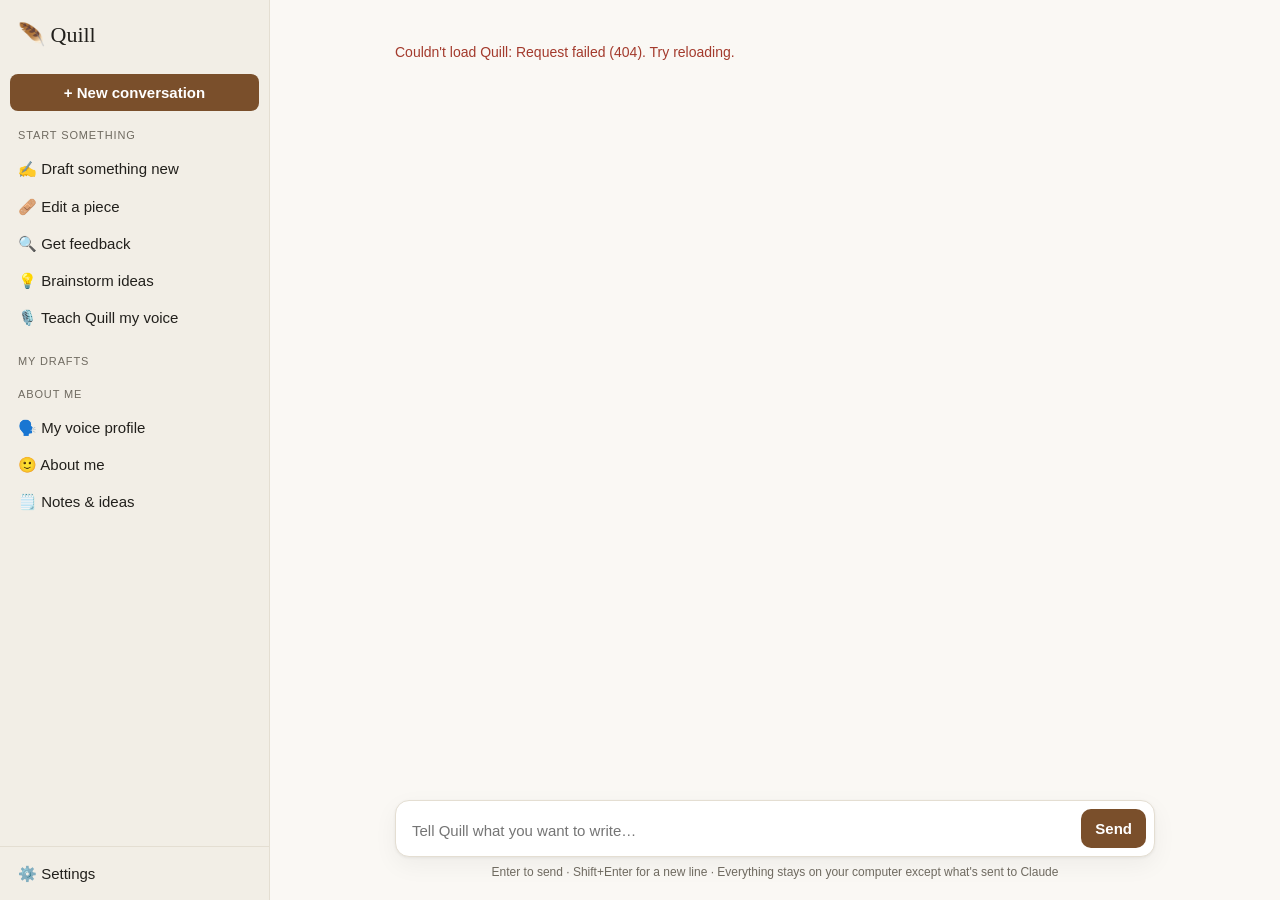
==== quill/static/index.html @ 87e40f03 "Make Quill easy and personal: browser app, setup, installers - `quill` now opens a private local bro" ====
<!doctype html>
<html lang="en">
<head>
<meta charset="utf-8">
<meta name="viewport" content="width=device-width, initial-scale=1">
<title>Quill</title>
<link rel="icon" href="data:image/svg+xml,<svg xmlns='http://www.w3.org/2000/svg' viewBox='0 0 100 100'><text y='.9em' font-size='90'>🪶</text></svg>">
<style>
:root {
  --bg: #faf8f4; --panel: #ffffff; --sidebar: #f2eee6; --ink: #22201c; --muted: #6f6a60;
  --line: #e4ded2; --accent: #7a4f2b; --accent-ink: #fff; --user: #efe7da; --chip: #ece6da;
  --danger: #a33a2c; --shadow: 0 1px 3px rgba(0,0,0,.06), 0 8px 24px rgba(0,0,0,.05);
  --serif: "Iowan Old Style", "Palatino Linotype", Palatino, Georgia, serif;
  --sans: -apple-system, BlinkMacSystemFont, "Segoe UI", Roboto, Helvetica, Arial, sans-serif;
}
@media (prefers-color-scheme: dark) {
  :root {
    --bg: #1b1a18; --panel: #232220; --sidebar: #201f1c; --ink: #ebe6dc; --muted: #a39d91;
    --line: #36332e; --accent: #d49a62; --accent-ink: #1b1a18; --user: #2e2b26; --chip: #302d28;
    --danger: #e0806f; --shadow: 0 1px 3px rgba(0,0,0,.3);
  }
}
* { box-sizing: border-box; }
html, body { height: 100%; margin: 0; }
body { background: var(--bg); color: var(--ink); font: 15px/1.55 var(--sans); }
button, input, textarea, select { font: inherit; color: inherit; }
button { cursor: pointer; }
.hidden { display: none !important; }

/* layout */
.app { display: grid; grid-template-columns: 270px 1fr; height: 100vh; }
aside { background: var(--sidebar); border-right: 1px solid var(--line); display: flex; flex-direction: column; min-height: 0; }
.brand { padding: 18px 18px 6px; font-family: var(--serif); font-size: 22px; }
.greeting { padding: 0 18px 12px; color: var(--muted); font-size: 14px; }
.side-scroll { overflow-y: auto; padding: 0 10px 12px; flex: 1; }
.side-h { font-size: 11px; letter-spacing: .08em; text-transform: uppercase; color: var(--muted); margin: 16px 8px 6px; }
.side-btn { display: flex; align-items: center; gap: 8px; width: 100%; text-align: left; background: none; border: 0; padding: 7px 8px; border-radius: 8px; }
.side-btn:hover { background: var(--chip); }
.side-btn .meta { margin-left: auto; color: var(--muted); font-size: 12px; }
.side-btn.primary { background: var(--accent); color: var(--accent-ink); justify-content: center; font-weight: 600; margin: 4px 0 2px; }
.side-btn.primary:hover { filter: brightness(1.05); }
.empty { color: var(--muted); font-size: 13px; padding: 4px 8px; }
.side-foot { border-top: 1px solid var(--line); padding: 8px 10px; }
.menu-toggle { display: none; }

main { display: flex; flex-direction: column; min-width: 0; min-height: 0; }
.chat { flex: 1; overflow-y: auto; padding: 28px 16px 12px; }
.thread { max-width: 760px; margin: 0 auto; }
.msg { margin: 0 0 22px; }
.msg.user .bubble { background: var(--user); border-radius: 14px; padding: 10px 14px; margin-left: 15%; white-space: pre-wrap; }
.msg.quill .bubble { font-family: var(--serif); font-size: 17px; line-height: 1.65; }
.msg.quill .bubble h1, .msg.quill .bubble h2, .msg.quill .bubble h3 { line-height: 1.25; margin: 1.1em 0 .4em; }
.msg.quill .bubble p { margin: 0 0 .85em; }
.msg.quill .bubble blockquote { margin: 0 0 .85em; padding-left: 14px; border-left: 3px solid var(--line); color: var(--muted); }
.msg.quill .bubble pre { background: var(--chip); padding: 10px; border-radius: 8px; overflow-x: auto; font-size: 13px; }
.msg.quill .bubble code { font-family: ui-monospace, Menlo, Consolas, monospace; font-size: .85em; }
.msg.quill .bubble hr { border: 0; border-top: 1px solid var(--line); margin: 1.2em 0; }
.msg-tools { display: flex; gap: 6px; margin-top: 4px; }
.mini { background: none; border: 1px solid var(--line); border-radius: 6px; padding: 2px 8px; font-size: 12px; color: var(--muted); }
.mini:hover { color: var(--ink); }
.chip { display: inline-flex; align-items: center; gap: 6px; background: var(--chip); color: var(--muted); font: 12px var(--sans); border-radius: 999px; padding: 3px 10px; margin: 2px 0 10px; }
.error { color: var(--danger); font-family: var(--sans); font-size: 14px; }
.typing::after { content: "▍"; animation: blink 1s steps(1) infinite; color: var(--accent); }
@keyframes blink { 50% { opacity: 0; } }

.welcome { max-width: 640px; margin: 8vh auto 0; text-align: center; }
.welcome h1 { font-family: var(--serif); font-weight: 500; font-size: 32px; margin: 0 0 8px; }
.welcome p { color: var(--muted); margin: 0 0 22px; }
.starters { display: grid; grid-template-columns: repeat(auto-fit, minmax(200px, 1fr)); gap: 10px; text-align: left; }
.starter { background: var(--panel); border: 1px solid var(--line); border-radius: 12px; padding: 12px 14px; box-shadow: var(--shadow); }
.starter b { display: block; margin-bottom: 2px; }
.starter span { color: var(--muted); font-size: 13px; }
.starter:hover { border-color: var(--accent); }

.composer { padding: 10px 16px 18px; }
.composer-inner { max-width: 760px; margin: 0 auto; display: flex; gap: 8px; align-items: flex-end; background: var(--panel); border: 1px solid var(--line); border-radius: 14px; padding: 8px; box-shadow: var(--shadow); }
.composer textarea { flex: 1; border: 0; outline: 0; resize: none; background: transparent; padding: 6px 8px; max-height: 40vh; min-height: 24px; }
.send { background: var(--accent); color: var(--accent-ink); border: 0; border-radius: 10px; padding: 8px 14px; font-weight: 600; }
.send:disabled { opacity: .5; cursor: default; }
.hint { max-width: 760px; margin: 6px auto 0; color: var(--muted); font-size: 12px; text-align: center; }

/* modal / editor */
.overlay { position: fixed; inset: 0; background: rgba(0,0,0,.35); display: flex; align-items: center; justify-content: center; padding: 16px; z-index: 10; }
.modal { background: var(--panel); border-radius: 16px; box-shadow: var(--shadow); width: min(860px, 100%); max-height: calc(100vh - 32px); display: flex; flex-direction: column; }
.modal header { display: flex; align-items: center; gap: 10px; padding: 14px 18px; border-bottom: 1px solid var(--line); }
.modal header h2 { font-family: var(--serif); font-weight: 500; margin: 0; font-size: 20px; flex: 1; min-width: 0; overflow: hidden; text-overflow: ellipsis; white-space: nowrap; }
.modal .body { padding: 16px 18px; overflow-y: auto; flex: 1; }
.modal footer { display: flex; gap: 8px; justify-content: flex-end; flex-wrap: wrap; padding: 12px 18px; border-top: 1px solid var(--line); }
.modal textarea.doc { width: 100%; min-height: 55vh; border: 1px solid var(--line); border-radius: 10px; padding: 14px; background: var(--bg); font: 16px/1.65 var(--serif); resize: vertical; }
.btn { border: 1px solid var(--line); background: var(--panel); border-radius: 10px; padding: 7px 14px; }
.btn:hover { border-color: var(--accent); }
.btn.go { background: var(--accent); color: var(--accent-ink); border-color: var(--accent); font-weight: 600; }
.x { background: none; border: 0; font-size: 22px; line-height: 1; color: var(--muted); }
.wc { color: var(--muted); font-size: 12px; margin-right: auto; align-self: center; }
label { display: block; font-weight: 600; margin: 14px 0 4px; }
label small { font-weight: 400; color: var(--muted); }
.field { width: 100%; border: 1px solid var(--line); border-radius: 10px; padding: 9px 11px; background: var(--bg); }
textarea.field { min-height: 70px; resize: vertical; }
.note { color: var(--muted); font-size: 13px; margin: 4px 0 0; }
.note a { color: var(--accent); }
.status { font-size: 13px; color: var(--muted); align-self: center; margin-right: auto; }

@media (max-width: 760px) {
  .app { grid-template-columns: 1fr; }
  aside { position: fixed; inset: 0 25% 0 0; z-index: 5; transform: translateX(-100%); transition: transform .2s; box-shadow: var(--shadow); }
  aside.open { transform: none; }
  .menu-toggle { display: inline-block; position: fixed; top: 10px; left: 10px; z-index: 4; }
  .chat { padding-top: 54px; }
  .msg.user .bubble { margin-left: 8%; }
}
</style>
</head>
<body>
<div class="app">
  <aside id="sidebar">
    <div class="brand">🪶 Quill</div>
    <div class="greeting" id="greeting"></div>
    <div class="side-scroll">
      <button class="side-btn primary" id="newChat">+ New conversation</button>
      <div class="side-h">Start something</div>
      <button class="side-btn" data-start="draft">✍️ Draft something new</button>
      <button class="side-btn" data-start="edit">🩹 Edit a piece</button>
      <button class="side-btn" data-start="critique">🔍 Get feedback</button>
      <button class="side-btn" data-start="brainstorm">💡 Brainstorm ideas</button>
      <button class="side-btn" id="learnBtn">🎙️ Teach Quill my voice</button>
      <div class="side-h">My drafts</div>
      <div id="drafts"></div>
      <div class="side-h">About me</div>
      <button class="side-btn" data-doc="voice">🗣️ My voice profile</button>
      <button class="side-btn" data-doc="about">🙂 About me</button>
      <button class="side-btn" data-doc="notes">🗒️ Notes & ideas</button>
    </div>
    <div class="side-foot"><button class="side-btn" id="settingsBtn">⚙️ Settings</button></div>
  </aside>
  <main>
    <button class="btn menu-toggle" id="menuToggle" aria-label="Menu">☰</button>
    <div class="chat" id="chat"><div class="thread" id="thread"></div></div>
    <div class="composer">
      <div class="composer-inner">
        <textarea id="input" rows="1" placeholder="Tell Quill what you want to write…"></textarea>
        <button class="send" id="send">Send</button>
      </div>
      <div class="hint">Enter to send · Shift+Enter for a new line · Everything stays on your computer except what's sent to Claude</div>
    </div>
  </main>
</div>

<div class="overlay hidden" id="overlay"><div class="modal" id="modal"></div></div>

<script>
const TOKEN = "__QUILL_TOKEN__";
let state = null;
let busy = false;

// ---------- api ----------
async function api(path, body) {
  const opts = { headers: { "X-Quill-Token": TOKEN } };
  if (body !== undefined) {
    opts.method = "POST";
    opts.headers["Content-Type"] = "application/json";
    opts.body = JSON.stringify(body);
  }
  const res = await fetch(path, opts);
  const data = await res.json().catch(() => ({}));
  if (!res.ok) throw new Error(data.error || `Request failed (${res.status})`);
  return data;
}

// ---------- tiny, safe markdown ----------
function esc(s) { return s.replace(/&/g, "&amp;").replace(/</g, "&lt;").replace(/>/g, "&gt;").replace(/"/g, "&quot;"); }
function inline(s) {
  return s
    .replace(/`([^`]+)`/g, "<code>$1</code>")
    .replace(/\*\*([^*]+)\*\*/g, "<strong>$1</strong>")
    .replace(/(^|[^*])\*([^*\s][^*]*)\*/g, "$1<em>$2</em>")
    .replace(/(^|\W)_([^_\s][^_]*)_(?=\W|$)/g, "$1<em>$2</em>");
}
function md(src) {
  const lines = esc(src).split("\n");
  let html = "", para = [], list = null, inCode = false, code = [];
  const flushPara = () => { if (para.length) { html += `<p>${inline(para.join("<br>"))}</p>`; para = []; } };
  const flushList = () => { if (list) { html += `<${list.tag}>${list.items.map(i => `<li>${inline(i)}</li>`).join("")}</${list.tag}>`; list = null; } };
  for (const line of lines) {
    if (line.startsWith("```")) {
      if (inCode) { html += `<pre><code>${code.join("\n")}</code></pre>`; code = []; inCode = false; }
      else { flushPara(); flushList(); inCode = true; }
      continue;
    }
    if (inCode) { code.push(line); continue; }
    let m;
    if (!line.trim()) { flushPara(); flushList(); }
    else if ((m = line.match(/^(#{1,4})\s+(.*)/))) { flushPara(); flushList(); const n = Math.min(m[1].length + 1, 4); html += `<h${n}>${inline(m[2])}</h${n}>`; }
    else if (/^(-{3,}|\*{3,})\s*$/.test(line)) { flushPara(); flushList(); html += "<hr>"; }
    else if ((m = line.match(/^&gt;\s?(.*)/))) { flushPara(); flushList(); html += `<blockquote>${inline(m[1])}</blockquote>`; }
    else if ((m = line.match(/^\s*[-*•]\s+(.*)/))) { flushPara(); if (!list || list.tag !== "ul") { flushList(); list = { tag: "ul", items: [] }; } list.items.push(m[1]); }
    else if ((m = line.match(/^\s*\d+[.)]\s+(.*)/))) { flushPara(); if (!list || list.tag !== "ol") { flushList(); list = { tag: "ol", items: [] }; } list.items.push(m[1]); }
    else { flushList(); para.push(line); }
  }
  if (inCode) html += `<pre><code>${code.join("\n")}</code></pre>`;
  flushPara(); flushList();
  return html;
}

// ---------- sidebar ----------
const $ = (id) => document.getElementById(id);
function renderSidebar() {
  const first = (state.name || "").split(" ")[0];
  const hour = new Date().getHours();
  const part = hour < 12 ? "morning" : hour < 18 ? "afternoon" : "evening";
  $("greeting").textContent = first ? `Good ${part}, ${first}.` : "";
  const box = $("drafts");
  box.innerHTML = "";
  if (!state.drafts.length) { box.innerHTML = '<div class="empty">Nothing yet. Drafts Quill saves appear here.</div>'; return; }
  for (const d of state.drafts) {
    const b = document.createElement("button");
    b.className = "side-btn";
    b.innerHTML = `📄 <span>${esc(d.name)}</span><span class="meta">${d.words}w</span>`;
    b.onclick = () => openDraft(d.name);
    box.appendChild(b);
  }
}
async function refresh() { state = await api("/api/state"); renderSidebar(); return state; }

// ---------- chat ----------
function scrollDown() { const c = $("chat"); c.scrollTop = c.scrollHeight; }
function welcome() {
  const first = (state.name || "").split(" ")[0];
  const hasVoice = state.samples.length > 0;
  $("thread").innerHTML = `
    <div class="welcome">
      <h1>What are we writing${first ? ", " + esc(first) : ""}?</h1>
      <p>${hasVoice ? "Quill knows your voice and will write like you." : "Tip: teach Quill your voice first so everything sounds like you."}</p>
      <div class="starters">
        ${hasVoice ? "" : `<button class="starter" data-learn><b>🎙️ Teach Quill my voice</b><span>Paste something you've written</span></button>`}
        <button class="starter" data-start="draft"><b>✍️ Draft something</b><span>An essay, post, letter, or story</span></button>
        <button class="starter" data-start="edit"><b>🩹 Edit a piece</b><span>Paste it in and say what to fix</span></button>
        <button class="starter" data-start="critique"><b>🔍 Honest feedback</b><span>Like a trusted editor would give</span></button>
        <button class="starter" data-start="brainstorm"><b>💡 Brainstorm</b><span>Angles, openings, and titles</span></button>
        <button class="starter" data-prompt="Give me a 10-minute journaling prompt that fits what I'm working on, then help me turn what I write into something worth keeping."><b>📓 Journal with me</b><span>A prompt, then shape the result</span></button>
      </div>
    </div>`;
  bindStarters($("thread"));
}
function addUser(text) {
  $("thread").querySelector(".welcome")?.remove();
  const el = document.createElement("div");
  el.className = "msg user";
  el.innerHTML = `<div class="bubble"></div>`;
  el.querySelector(".bubble").textContent = text;
  $("thread").appendChild(el);
  scrollDown();
}
function addQuill() {
  const el = document.createElement("div");
  el.className = "msg quill";
  el.innerHTML = `<div class="steps"></div><div class="bubble typing"></div>`;
  $("thread").appendChild(el);
  scrollDown();
  return el;
}

async function send(text) {
  text = (text ?? $("input").value).trim();
  if (!text || busy) return;
  busy = true; $("send").disabled = true;
  $("input").value = ""; autosize();
  addUser(text);
  const el = addQuill();
  const bubble = el.querySelector(".bubble");
  let raw = "";
  try {
    const res = await fetch("/api/chat", {
      method: "POST",
      headers: { "X-Quill-Token": TOKEN, "Content-Type": "application/json" },
      body: JSON.stringify({ message: text }),
    });
    if (!res.ok) { const d = await res.json().catch(() => ({})); throw new Error(d.error || "Request failed"); }
    const reader = res.body.getReader();
    const dec = new TextDecoder();
    let buf = "";
    for (;;) {
      const { value, done } = await reader.read();
      if (done) break;
      buf += dec.decode(value, { stream: true });
      let i;
      while ((i = buf.indexOf("\n\n")) >= 0) {
        const chunk = buf.slice(0, i); buf = buf.slice(i + 2);
        if (!chunk.startsWith("data: ")) continue;
        const ev = JSON.parse(chunk.slice(6));
        if (ev.type === "text") { raw += ev.text; bubble.innerHTML = md(raw.trim()); }
        else if (ev.type === "tool") {
          const chip = document.createElement("div");
          chip.className = "chip"; chip.textContent = "· " + ev.label + "…";
          el.querySelector(".steps").appendChild(chip);
        }
        else if (ev.type === "error") { bubble.insertAdjacentHTML("beforeend", `<p class="error">${esc(ev.message)}</p>`); }
        scrollDown();
      }
    }
  } catch (e) {
    bubble.insertAdjacentHTML("beforeend", `<p class="error">${esc(e.message)}</p>`);
  } finally {
    bubble.classList.remove("typing");
    if (raw.trim()) {
      const tools = document.createElement("div");
      tools.className = "msg-tools";
      tools.innerHTML = `<button class="mini" data-copy>Copy</button><button class="mini" data-keep>Save as draft</button>`;
      tools.querySelector("[data-copy]").onclick = (ev) => { navigator.clipboard.writeText(raw.trim()); ev.target.textContent = "Copied"; };
      tools.querySelector("[data-keep]").onclick = () => saveAsDraft(raw.trim());
      el.appendChild(tools);
    }
    busy = false; $("send").disabled = false;
    $("input").focus();
    refresh().catch(() => {});
  }
}

const STARTERS = {
  draft: "Help me draft: ",
  edit: "Edit this for me (tell me what to focus on, then paste the piece below):\n\n",
  critique: "Give me honest feedback on this piece:\n\n",
  brainstorm: "Help me brainstorm: ",
};
function useStarter(kind) {
  $("input").value = STARTERS[kind]; autosize();
  $("input").focus();
  $("input").setSelectionRange($("input").value.length, $("input").value.length);
  $("sidebar").classList.remove("open");
}
function bindStarters(root) {
  root.querySelectorAll("[data-start]").forEach(b => b.onclick = () => useStarter(b.dataset.start));
  root.querySelectorAll("[data-learn]").forEach(b => b.onclick = openLearn);
  root.querySelectorAll("[data-prompt]").forEach(b => b.onclick = () => send(b.dataset.prompt));
}
function autosize() { const t = $("input"); t.style.height = "auto"; t.style.height = t.scrollHeight + "px"; }

// ---------- modals ----------
function modal(html) { $("modal").innerHTML = html; $("overlay").classList.remove("hidden"); $("modal").querySelector("[data-close]")?.addEventListener("click", closeModal); }
function closeModal() { $("overlay").classList.add("hidden"); }
$("overlay").addEventListener("mousedown", (e) => { if (e.target === $("overlay") && !state.needs_setup) closeModal(); });
document.addEventListener("keydown", (e) => { if (e.key === "Escape" && !state?.needs_setup) closeModal(); });
const words = (s) => (s.trim().match(/\S+/g) || []).length;

async function openDraft(name) {
  $("sidebar").classList.remove("open");
  const d = await api("/api/draft?name=" + encodeURIComponent(name));
  modal(`
    <header><h2>📄 ${esc(d.name)}</h2><button class="x" data-close>×</button></header>
    <div class="body"><textarea class="doc" id="docText"></textarea></div>
    <footer>
      <span class="wc" id="wc"></span>
      <button class="btn" id="dCopy">Copy</button>
      <button class="btn" id="dCrit">Get feedback</button>
      <button class="btn" id="dEdit">Ask Quill to edit</button>
      <button class="btn go" id="dSave">Save</button>
    </footer>`);
  const t = $("docText"); t.value = d.content;
  const wc = () => $("wc").textContent = words(t.value) + " words"; wc(); t.oninput = wc;
  $("dCopy").onclick = () => { navigator.clipboard.writeText(t.value); $("dCopy").textContent = "Copied"; };
  $("dSave").onclick = async () => { await api("/api/draft", { name: d.name, content: t.value }); $("dSave").textContent = "Saved ✓"; refresh(); };
  $("dEdit").onclick = async () => {
    await api("/api/draft", { name: d.name, content: t.value });
    closeModal(); $("input").value = `Edit my draft "${d.name}": `; autosize(); $("input").focus();
  };
  $("dCrit").onclick = async () => {
    await api("/api/draft", { name: d.name, content: t.value });
    closeModal(); send(`Give me an editor's critique of my draft "${d.name}". Don't rewrite it.`);
  };
}

function saveAsDraft(text) {
  modal(`
    <header><h2>Save as draft</h2><button class="x" data-close>×</button></header>
    <div class="body"><label>Name</label><input class="field" id="dn" placeholder="e.g. running-at-40"></div>
    <footer><button class="btn" data-close2>Cancel</button><button class="btn go" id="dnSave">Save</button></footer>`);
  $("modal").querySelector("[data-close2]").onclick = closeModal;
  $("dn").focus();
  $("dnSave").onclick = async () => {
    const name = $("dn").value.trim(); if (!name) return;
    await api("/api/draft", { name, content: text }); closeModal(); refresh();
  };
}

const DOCS = {
  voice: { title: "🗣️ My voice profile", help: "How you write. Quill builds this from your samples and updates it as it learns. Edit freely." },
  about: { title: "🙂 About me", help: "Who you are, what you write, who you write for, and what you're working toward." },
  notes: { title: "🗒️ Notes & ideas", help: "Ideas Quill jots down while you work." },
};
function openDoc(kind) {
  $("sidebar").classList.remove("open");
  const doc = DOCS[kind];
  const editable = kind !== "notes";
  modal(`
    <header><h2>${doc.title}</h2><button class="x" data-close>×</button></header>
    <div class="body"><p class="note" style="margin:0 0 10px">${doc.help}</p><textarea class="doc" id="docText" ${editable ? "" : "readonly"}></textarea></div>
    <footer>${editable ? '<button class="btn go" id="docSave">Save</button>' : '<button class="btn" data-close2>Close</button>'}</footer>`);
  $("docText").value = state[kind];
  if (editable) $("docSave").onclick = async () => { await api("/api/" + kind, { content: $("docText").value }); $("docSave").textContent = "Saved ✓"; await refresh(); };
  else $("modal").querySelector("[data-close2]").onclick = closeModal;
}

function openLearn() {
  $("sidebar").classList.remove("open");
  modal(`
    <header><h2>🎙️ Teach Quill your voice</h2><button class="x" data-close>×</button></header>
    <div class="body">
      <p class="note" style="margin-top:0">Paste something you wrote and like: a blog post, a letter, an essay, a long email. The more natural and "you" it is, the better. You can add several, one at a time.</p>
      <label>What is it? <small>(a short name)</small></label>
      <input class="field" id="sName" placeholder="e.g. blog post about my dad">
      <label>Your writing</label>
      <textarea class="field" id="sText" style="min-height:40vh"></textarea>
    </div>
    <footer><span class="status" id="sStatus"></span><button class="btn go" id="sGo">Learn my voice</button></footer>`);
  $("sName").focus();
  $("sGo").onclick = async () => {
    try {
      const r = await api("/api/sample", { name: $("sName").value, text: $("sText").value });
      closeModal(); send(r.prompt);
    } catch (e) { $("sStatus").textContent = e.message; }
  };
}

function aboutTemplate(what, who, goals) {
  let s = "# About Me\n";
  if (what) s += `\n## What I write\n${what}\n`;
  if (who) s += `\n## Who I write for\n${who}\n`;
  if (goals) s += `\n## What I'm working toward\n${goals}\n`;
  return s;
}

function openSetup() {
  const needKey = !state.key_source;
  modal(`
    <header><h2>🪶 Welcome to Quill</h2></header>
    <div class="body">
      <p class="note" style="margin-top:0">Quill is your personal writing partner. A few questions so it can help you properly. You can change all of this later.</p>
      <label>What should Quill call you?</label>
      <input class="field" id="uName" placeholder="Your first name" value="${esc(state.name || "")}">
      <label>What do you like to write? <small>(optional)</small></label>
      <textarea class="field" id="uWhat" placeholder="e.g. personal essays, a weekly newsletter, journal entries, short stories"></textarea>
      <label>Who do you usually write for? <small>(optional)</small></label>
      <input class="field" id="uWho" placeholder="e.g. just me, friends and family, my newsletter subscribers">
      <label>Anything you're working toward? <small>(optional)</small></label>
      <input class="field" id="uGoals" placeholder="e.g. finish a memoir draft this year, write more clearly and confidently">
      ${needKey ? `
      <label>Your Anthropic API key</label>
      <input class="field" id="uKey" type="password" placeholder="sk-ant-…" autocomplete="off">
      <p class="note">Get one at <a href="https://console.anthropic.com/settings/keys" target="_blank" rel="noopener">console.anthropic.com</a>. It's saved only on this computer, in a private file.</p>` : ""}
    </div>
    <footer><span class="status" id="uStatus"></span><button class="btn go" id="uGo">Let's write →</button></footer>`);
  $("uName").focus();
  $("uGo").onclick = async () => {
    const name = $("uName").value.trim();
    if (!name) { $("uStatus").textContent = "Tell Quill your name first."; return; }
    const key = needKey ? $("uKey").value.trim() : "";
    if (needKey && !key) { $("uStatus").textContent = "Quill needs an API key to work."; return; }
    const what = $("uWhat").value.trim(), who = $("uWho").value.trim(), goals = $("uGoals").value.trim();
    const body = { name, api_key: key };
    if (what || who || goals) body.about = aboutTemplate(what, who, goals);
    try { state = await api("/api/setup", body); closeModal(); renderSidebar(); welcome(); }
    catch (e) { $("uStatus").textContent = e.message; }
  };
}

function openSettings() {
  $("sidebar").classList.remove("open");
  const keyNote = state.key_source === "env" ? "Using the key from your ANTHROPIC_API_KEY environment variable."
    : state.key_source === "saved" ? "A key is saved. Leave blank to keep it." : "No key saved yet.";
  const efforts = ["low", "medium", "high", "xhigh", "max"].map(e => `<option ${e === state.effort ? "selected" : ""}>${e}</option>`).join("");
  modal(`
    <header><h2>⚙️ Settings</h2><button class="x" data-close>×</button></header>
    <div class="body">
      <label>Your name</label><input class="field" id="sN" value="${esc(state.name)}">
      <label>API key</label><input class="field" id="sK" type="password" placeholder="sk-ant-…" autocomplete="off">
      <p class="note">${keyNote}</p>
      <label>Model</label><input class="field" id="sM" value="${esc(state.model)}">
      <p class="note">Default is claude-opus-5.</p>
      <label>Effort <small>— how hard Quill thinks before answering</small></label>
      <select class="field" id="sE">${efforts}</select>
      <p class="note">"high" gives the best writing. "medium" or "low" are faster and cheaper.</p>
      <p class="note" style="margin-top:16px">Your files live in <code>${esc(state.workspace)}</code></p>
    </div>
    <footer><span class="status" id="stStatus"></span><button class="btn go" id="stSave">Save</button></footer>`);
  $("stSave").onclick = async () => {
    try {
      state = await api("/api/setup", { name: $("sN").value, api_key: $("sK").value, model: $("sM").value, effort: $("sE").value });
      renderSidebar(); $("stStatus").textContent = "Saved ✓";
    } catch (e) { $("stStatus").textContent = e.message; }
  };
}

// ---------- wiring ----------
$("send").onclick = () => send();
$("input").addEventListener("keydown", (e) => { if (e.key === "Enter" && !e.shiftKey && !e.isComposing) { e.preventDefault(); send(); } });
$("input").addEventListener("input", autosize);
$("newChat").onclick = async () => { await api("/api/new", {}); welcome(); $("sidebar").classList.remove("open"); };
$("learnBtn").onclick = openLearn;
$("settingsBtn").onclick = openSettings;
$("menuToggle").onclick = () => $("sidebar").classList.toggle("open");
document.querySelectorAll("[data-doc]").forEach(b => b.onclick = () => openDoc(b.dataset.doc));
bindStarters(document.querySelector("aside"));

refresh().then(() => { welcome(); if (state.needs_setup) openSetup(); else $("input").focus(); })
  .catch(e => { $("thread").innerHTML = `<p class="error">Couldn't load Quill: ${esc(e.message)}. Try reloading.</p>`; });
</script>
</body>
</html>
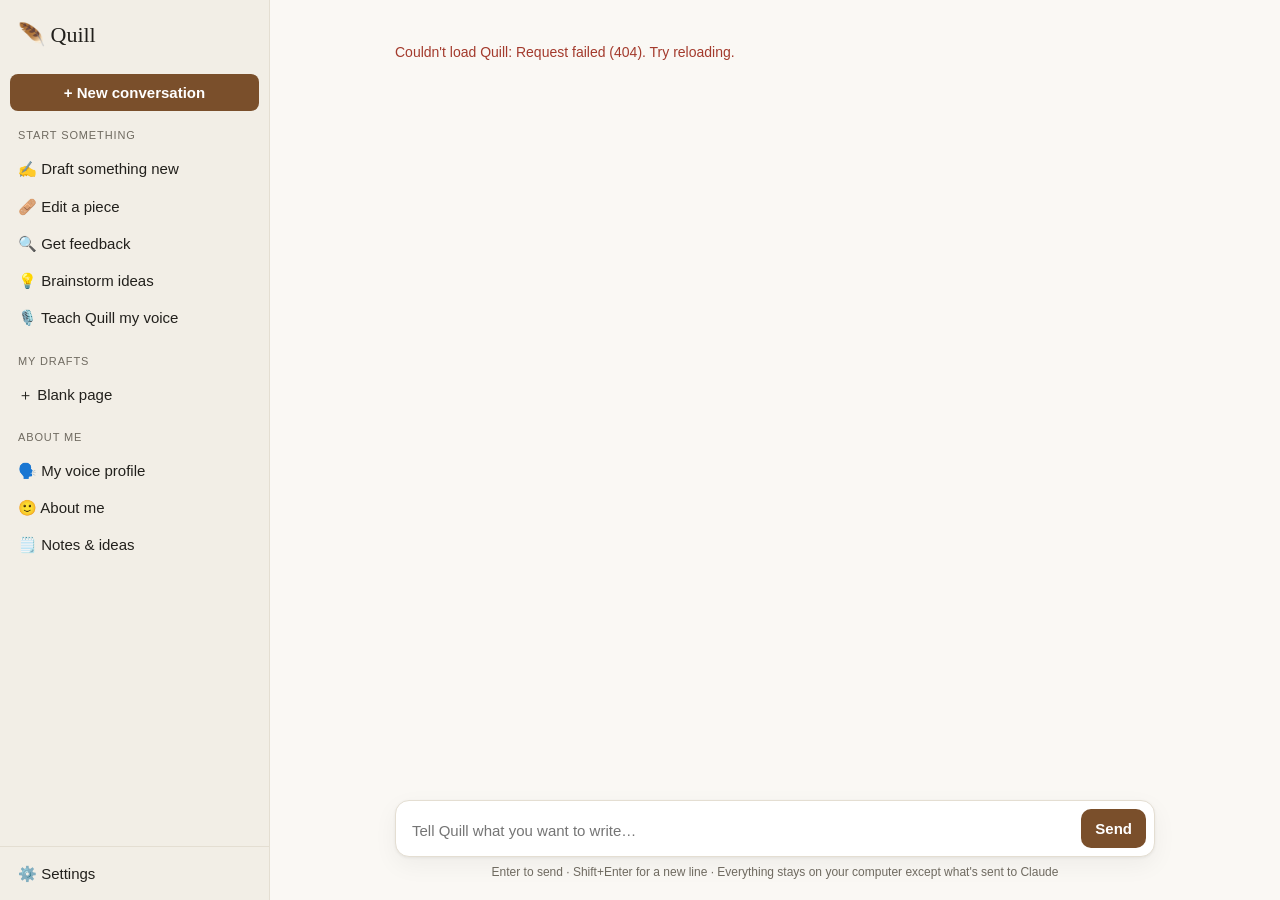
==== commit b9155d5c: "Quill: rebuild the writing desk and stop it sounding like AI Writing quality - New local AI-tell che" ====
--- a/quill/static/index.html
+++ b/quill/static/index.html
@@ -100,6 +100,73 @@
 .note a { color: var(--accent); }
 .status { font-size: 13px; color: var(--muted); align-self: center; margin-right: auto; }
 
+
+/* ---------- the desk ---------- */
+.desk { display: flex; flex-direction: column; flex: 1; min-height: 0; }
+.desk-bar { display: flex; align-items: center; gap: 8px; padding: 10px 16px; border-bottom: 1px solid var(--line); background: var(--bg); flex-wrap: wrap; }
+.desk-title { font: 500 18px var(--serif); border: 1px solid transparent; background: transparent; border-radius: 8px; padding: 4px 8px; min-width: 120px; flex: 1; max-width: 420px; }
+.desk-title:hover, .desk-title:focus { border-color: var(--line); outline: 0; background: var(--panel); }
+.desk-meta { color: var(--muted); font-size: 13px; margin-left: auto; white-space: nowrap; }
+.desk-save { color: var(--muted); font-size: 12px; min-width: 64px; text-align: right; }
+.desk-save.dirty { color: var(--accent); }
+.desk-body { flex: 1; min-height: 0; display: grid; grid-template-columns: 1fr 330px; }
+.paper-scroll { overflow-y: auto; padding: 40px 24px 30vh; }
+.paper { max-width: 700px; margin: 0 auto; position: relative; }
+.ink { font: 19px/1.75 var(--serif); padding: 0; margin: 0; border: 0; white-space: pre-wrap; overflow-wrap: break-word; word-break: normal; letter-spacing: normal; tab-size: 4; }
+#paper { position: relative; z-index: 1; display: block; width: 100%; resize: none; outline: 0; background: transparent; color: var(--ink); overflow: hidden; min-height: 50vh; caret-color: var(--accent); }
+#paper::placeholder { color: var(--muted); font-style: italic; }
+#mirror { position: absolute; inset: 0; color: transparent; pointer-events: none; z-index: 0; }
+#mirror mark { color: transparent; background: rgba(214, 120, 40, .18); border-bottom: 2px solid rgba(214, 120, 40, .7); border-radius: 2px; }
+#mirror mark.s3 { background: rgba(200, 50, 40, .16); border-bottom-color: rgba(200, 50, 40, .75); }
+#mirror mark.s1 { background: transparent; border-bottom: 2px dotted rgba(214, 120, 40, .6); }
+#mirror mark.on { background: rgba(214, 120, 40, .45); }
+.desk.no-marks #mirror mark { background: transparent; border-color: transparent; }
+
+.margin { border-left: 1px solid var(--line); background: var(--sidebar); overflow-y: auto; padding: 14px; display: flex; flex-direction: column; gap: 14px; }
+.card { background: var(--panel); border: 1px solid var(--line); border-radius: 12px; padding: 12px; }
+.card h3 { font: 600 11px var(--sans); letter-spacing: .08em; text-transform: uppercase; color: var(--muted); margin: 0 0 8px; display: flex; align-items: center; gap: 8px; }
+.card h3 .right { margin-left: auto; text-transform: none; letter-spacing: 0; font-weight: 400; }
+.score { display: flex; align-items: center; gap: 12px; margin-bottom: 8px; }
+.score-num { font: 600 30px/1 var(--serif); }
+.score-num.good { color: #3d7a3d; } .score-num.ok { color: #b07a20; } .score-num.bad { color: var(--danger); }
+.score-label { font-size: 13px; color: var(--muted); line-height: 1.35; }
+.tells { list-style: none; padding: 0; margin: 0; display: flex; flex-direction: column; gap: 6px; max-height: 40vh; overflow-y: auto; }
+.tells li { font-size: 13px; line-height: 1.4; padding: 7px 9px; border-radius: 8px; background: var(--bg); cursor: pointer; border-left: 3px solid rgba(214, 120, 40, .7); }
+.tells li.s3 { border-left-color: var(--danger); }
+.tells li.s1 { border-left-color: var(--line); }
+.tells li:hover { background: var(--chip); }
+.tells li q { font-family: var(--serif); font-style: italic; quotes: "“" "”"; display: block; margin-bottom: 2px; color: var(--ink); }
+.tells li .fix { float: right; margin-left: 6px; }
+.tells .clean { cursor: default; border-left-color: #3d7a3d; }
+.row { display: flex; gap: 6px; flex-wrap: wrap; }
+.pill { border: 1px solid var(--line); background: var(--bg); border-radius: 999px; padding: 4px 10px; font-size: 13px; }
+.pill:hover { border-color: var(--accent); }
+.pill.go { background: var(--accent); border-color: var(--accent); color: var(--accent-ink); font-weight: 600; }
+.pill:disabled { opacity: .5; cursor: default; }
+.sel-preview { font: 14px/1.5 var(--serif); color: var(--muted); max-height: 90px; overflow: hidden; margin: 0 0 8px; display: -webkit-box; -webkit-line-clamp: 4; -webkit-box-orient: vertical; }
+.proposal { font: 16px/1.6 var(--serif); background: var(--bg); border: 1px solid var(--accent); border-radius: 10px; padding: 10px 12px; margin: 8px 0; white-space: pre-wrap; }
+.small-field { width: 100%; border: 1px solid var(--line); border-radius: 8px; padding: 7px 9px; background: var(--bg); font-size: 14px; margin-bottom: 6px; resize: vertical; }
+.muted { color: var(--muted); font-size: 13px; }
+.versions button { display: flex; width: 100%; background: none; border: 0; padding: 5px 4px; border-radius: 6px; font-size: 13px; }
+.versions button:hover { background: var(--chip); }
+.versions .meta { margin-left: auto; color: var(--muted); }
+.spin { display: inline-block; width: 12px; height: 12px; border: 2px solid var(--line); border-top-color: var(--accent); border-radius: 50%; animation: spin .8s linear infinite; vertical-align: -2px; }
+@keyframes spin { to { transform: rotate(360deg); } }
+.focus .app { grid-template-columns: 0 1fr; }
+.focus aside#sidebar, .focus .margin, .focus .desk-bar > :not(#deskFocus):not(.desk-save) { display: none; }
+.focus .desk-body { grid-template-columns: 1fr; }
+.focus .desk-bar { border-bottom-color: transparent; justify-content: flex-end; }
+.open-desk { margin-top: 6px; }
+@media (max-width: 1000px) {
+  .desk-body { grid-template-columns: 1fr; grid-template-rows: 1fr auto; }
+  .margin { border-left: 0; border-top: 1px solid var(--line); max-height: 42vh; }
+}
+@media (max-width: 760px) {
+  .desk-bar { padding-left: 56px; }
+  .paper-scroll { padding: 24px 16px 30vh; }
+  .ink { font-size: 18px; }
+}
+
 @media (max-width: 760px) {
   .app { grid-template-columns: 1fr; }
   aside { position: fixed; inset: 0 25% 0 0; z-index: 5; transform: translateX(-100%); transition: transform .2s; box-shadow: var(--shadow); }
@@ -124,6 +191,7 @@
       <button class="side-btn" data-start="brainstorm">💡 Brainstorm ideas</button>
       <button class="side-btn" id="learnBtn">🎙️ Teach Quill my voice</button>
       <div class="side-h">My drafts</div>
+      <button class="side-btn" id="newDraft">＋ Blank page</button>
       <div id="drafts"></div>
       <div class="side-h">About me</div>
       <button class="side-btn" data-doc="voice">🗣️ My voice profile</button>
@@ -134,14 +202,79 @@
   </aside>
   <main>
     <button class="btn menu-toggle" id="menuToggle" aria-label="Menu">☰</button>
-    <div class="chat" id="chat"><div class="thread" id="thread"></div></div>
-    <div class="composer">
-      <div class="composer-inner">
-        <textarea id="input" rows="1" placeholder="Tell Quill what you want to write…"></textarea>
-        <button class="send" id="send">Send</button>
+    <section id="chatView" style="display:flex;flex-direction:column;flex:1;min-height:0">
+      <div class="chat" id="chat"><div class="thread" id="thread"></div></div>
+      <div class="composer">
+        <div class="composer-inner">
+          <textarea id="input" rows="1" placeholder="Tell Quill what you want to write…"></textarea>
+          <button class="send" id="send">Send</button>
+        </div>
+        <div class="hint">Enter to send · Shift+Enter for a new line · Everything stays on your computer except what's sent to Claude</div>
       </div>
-      <div class="hint">Enter to send · Shift+Enter for a new line · Everything stays on your computer except what's sent to Claude</div>
-    </div>
+    </section>
+
+    <section id="desk" class="desk hidden">
+      <div class="desk-bar">
+        <button class="btn" id="deskBack" title="Back to chat">← Chat</button>
+        <input class="desk-title" id="deskTitle" spellcheck="false" title="Rename">
+        <span class="desk-meta" id="deskMeta"></span>
+        <span class="desk-save" id="deskSave"></span>
+        <button class="btn" id="deskCopy">Copy</button>
+        <button class="btn" id="deskExport" title="Download as Markdown">Export</button>
+        <button class="btn" id="deskFocus" title="Hide everything but the page (Ctrl+.)">Focus</button>
+      </div>
+      <div class="desk-body">
+        <div class="paper-scroll" id="paperScroll">
+          <div class="paper">
+            <div class="ink" id="mirror" aria-hidden="true"></div>
+            <textarea class="ink" id="paper" spellcheck="true" placeholder="Start writing. Select any passage to have Quill rework it in your voice."></textarea>
+          </div>
+        </div>
+        <div class="margin" id="margin">
+          <div class="card" id="selCard">
+            <h3>Rework a passage</h3>
+            <div id="selEmpty" class="muted">Select a sentence or paragraph on the page, then pick what to do with it. Quill rewrites only that passage, in your voice.</div>
+            <div id="selTools" class="hidden">
+              <p class="sel-preview" id="selPreview"></p>
+              <div class="row" style="margin-bottom:8px">
+                <button class="pill go" data-rw="human">Less AI</button>
+                <button class="pill" data-rw="tighten">Tighten</button>
+                <button class="pill" data-rw="plainer">Plainer</button>
+                <button class="pill" data-rw="vivid">More vivid</button>
+                <button class="pill" data-rw="warmer">Warmer</button>
+                <button class="pill" data-rw="sharper">Sharper</button>
+              </div>
+              <textarea class="small-field" id="rwCustom" rows="2" placeholder="Or say how… e.g. make it funnier, cut the second half"></textarea>
+              <button class="pill" id="rwGo">Rewrite</button>
+            </div>
+            <div id="proposalBox" class="hidden">
+              <div class="proposal" id="proposal"></div>
+              <div class="muted" id="proposalScore" style="margin-bottom:8px"></div>
+              <div class="row">
+                <button class="pill go" id="pAccept">Use this</button>
+                <button class="pill" id="pAgain">Try again</button>
+                <button class="pill" id="pDiscard">Discard</button>
+              </div>
+            </div>
+          </div>
+          <div class="card">
+            <h3>Sound check <span class="right"><label style="display:inline;font-weight:400;margin:0"><input type="checkbox" id="marksToggle" checked> highlight</label></span></h3>
+            <div class="score"><div class="score-num" id="scoreNum">–</div><div class="score-label" id="scoreLabel">How human this reads. Updates as you write.</div></div>
+            <ul class="tells" id="tellList"></ul>
+          </div>
+          <div class="card">
+            <h3>Ask Quill about this draft</h3>
+            <textarea class="small-field" id="askText" rows="3" placeholder="e.g. Is the ending earned? · Write a stronger opening · Critique it like a tough editor"></textarea>
+            <div class="row"><button class="pill go" id="askGo">Ask</button><button class="pill" id="askCrit">Full critique</button></div>
+          </div>
+          <div class="card">
+            <h3>Versions</h3>
+            <div class="versions" id="versionList"></div>
+            <div class="row" style="margin-top:8px"><button class="pill" id="deskDelete">Delete draft</button></div>
+          </div>
+        </div>
+      </div>
+    </section>
   </main>
 </div>
 
@@ -267,7 +400,7 @@
   addUser(text);
   const el = addQuill();
   const bubble = el.querySelector(".bubble");
-  let raw = "";
+  let raw = "", savedDraft = false;
   try {
     const res = await fetch("/api/chat", {
       method: "POST",
@@ -289,6 +422,7 @@
         const ev = JSON.parse(chunk.slice(6));
         if (ev.type === "text") { raw += ev.text; bubble.innerHTML = md(raw.trim()); }
         else if (ev.type === "tool") {
+          if (ev.name === "save_draft") savedDraft = true;
           const chip = document.createElement("div");
           chip.className = "chip"; chip.textContent = "· " + ev.label + "…";
           el.querySelector(".steps").appendChild(chip);
@@ -306,12 +440,20 @@
       tools.className = "msg-tools";
       tools.innerHTML = `<button class="mini" data-copy>Copy</button><button class="mini" data-keep>Save as draft</button>`;
       tools.querySelector("[data-copy]").onclick = (ev) => { navigator.clipboard.writeText(raw.trim()); ev.target.textContent = "Copied"; };
-      tools.querySelector("[data-keep]").onclick = () => saveAsDraft(raw.trim());
+      tools.querySelector("[data-keep]").onclick = () => saveAsDraft(pieceOnly(raw.trim()));
       el.appendChild(tools);
     }
     busy = false; $("send").disabled = false;
     $("input").focus();
-    refresh().catch(() => {});
+    refresh().then(() => {
+      if (savedDraft && state.drafts.length) {
+        const name = state.drafts[0].name;
+        const b = document.createElement("button");
+        b.className = "btn go open-desk"; b.textContent = `Open “${name}” on the desk →`;
+        b.onclick = () => openDraft(name);
+        el.appendChild(b); scrollDown();
+      }
+    }).catch(() => {});
   }
 }
 
@@ -322,6 +464,7 @@
   brainstorm: "Help me brainstorm: ",
 };
 function useStarter(kind) {
+  showView("chat");
   $("input").value = STARTERS[kind]; autosize();
   $("input").focus();
   $("input").setSelectionRange($("input").value.length, $("input").value.length);
@@ -341,33 +484,285 @@
 document.addEventListener("keydown", (e) => { if (e.key === "Escape" && !state?.needs_setup) closeModal(); });
 const words = (s) => (s.trim().match(/\S+/g) || []).length;
 
+// ---------- the desk ----------
+const desk = { name: null, saved: "", timer: null, checkTimer: null, tells: [], sel: null, lastRw: null, busy: false, seq: 0 };
+const paper = $("paper");
+
+function showView(which) {
+  $("chatView").style.display = which === "chat" ? "flex" : "none";
+  $("desk").classList.toggle("hidden", which !== "desk");
+  $("sidebar").classList.remove("open");
+  if (which === "chat") { document.body.classList.remove("focus"); $("input").focus(); }
+}
+
 async function openDraft(name) {
-  $("sidebar").classList.remove("open");
+  await flushDesk();
   const d = await api("/api/draft?name=" + encodeURIComponent(name));
+  loadDesk(d.name, d.content, d.versions);
+}
+function loadDesk(name, content, versions = []) {
+  desk.name = name; desk.saved = content;
+  $("deskTitle").value = name;
+  paper.value = content.replace(/\n$/, "");
+  desk.saved = paper.value;
+  clearSelection();
+  renderVersions(versions);
+  showView("desk");
+  sizePaper(); deskMeta(); setSaveLabel("Saved"); runCheck();
+  paper.focus(); paper.setSelectionRange(0, 0);
+  $("paperScroll").scrollTop = 0;
+}
+async function newBlankDraft() {
+  await flushDesk();
+  const taken = new Set(state.drafts.map(d => d.name));
+  let n = 1, name = "untitled";
+  while (taken.has(name)) name = `untitled-${++n}`;
+  await api("/api/draft", { name, content: "" });
+  await refresh();
+  loadDesk(name, "");
+  $("deskTitle").select();
+}
+
+function sizePaper() { paper.style.height = "auto"; paper.style.height = paper.scrollHeight + "px"; }
+function deskMeta() {
+  const w = words(paper.value);
+  $("deskMeta").textContent = `${w} word${w === 1 ? "" : "s"} · ${Math.max(1, Math.round(w / 230))} min read`;
+}
+function setSaveLabel(t, dirty = false) { $("deskSave").textContent = t; $("deskSave").classList.toggle("dirty", dirty); }
+
+async function saveDesk() {
+  clearTimeout(desk.timer); desk.timer = null;
+  if (!desk.name || paper.value === desk.saved) return;
+  const content = paper.value;
+  setSaveLabel("Saving…", true);
+  try {
+    await api("/api/draft", { name: desk.name, content });
+    desk.saved = content; setSaveLabel("Saved");
+    refresh().catch(() => {});
+  } catch (e) { setSaveLabel("Not saved!", true); }
+}
+async function flushDesk() { if (desk.name && paper.value !== desk.saved) await saveDesk(); }
+function scheduleSave() {
+  setSaveLabel("Edited", true);
+  clearTimeout(desk.timer); desk.timer = setTimeout(saveDesk, 1200);
+}
+
+paper.addEventListener("input", () => {
+  sizePaper(); deskMeta(); scheduleSave();
+  // Highlights go stale the moment the text moves; drop them and re-check shortly.
+  desk.tells = []; renderMirror();
+  clearTimeout(desk.checkTimer); desk.checkTimer = setTimeout(runCheck, 900);
+  trackSelection();
+});
+window.addEventListener("resize", () => { if (!$("desk").classList.contains("hidden")) sizePaper(); });
+window.addEventListener("beforeunload", () => {
+  if (desk.name && paper.value !== desk.saved) {
+    fetch("/api/draft", { method: "POST", keepalive: true, headers: { "X-Quill-Token": TOKEN, "Content-Type": "application/json" },
+      body: JSON.stringify({ name: desk.name, content: paper.value }) });
+  }
+});
+
+// Rename: save under the new name, then retire the old one.
+$("deskTitle").addEventListener("keydown", (e) => { if (e.key === "Enter") { e.preventDefault(); paper.focus(); } });
+$("deskTitle").addEventListener("change", async () => {
+  const wanted = $("deskTitle").value.trim();
+  if (!wanted || !desk.name) { $("deskTitle").value = desk.name; return; }
+  try {
+    const r = await api("/api/draft", { name: wanted, content: paper.value });
+    if (r.name !== desk.name) {
+      if (state.drafts.some(d => d.name === r.name) && !confirm(`A draft named "${r.name}" already exists. Replace it? (The old one is kept as a version.)`)) {
+        $("deskTitle").value = desk.name; return;
+      }
+      await api("/api/draft/delete", { name: desk.name });
+    }
+    desk.name = r.name; desk.saved = paper.value; $("deskTitle").value = r.name;
+    await refresh(); setSaveLabel("Renamed");
+  } catch (e) { alert(e.message); $("deskTitle").value = desk.name; }
+});
+
+// ----- sound check -----
+async function runCheck() {
+  const text = paper.value, seq = ++desk.seq;
+  if (!text.trim()) { desk.tells = []; renderMirror(); renderTells({ score: null, tells: [] }); return; }
+  try {
+    const r = await api("/api/check", { text });
+    if (seq !== desk.seq || text !== paper.value) return;  // stale
+    desk.tells = r.tells; renderMirror(); renderTells(r);
+  } catch (e) { /* ignore; next edit retries */ }
+}
+function renderMirror() {
+  const text = paper.value;
+  const spans = desk.tells.map((t, i) => ({ ...t, i })).filter(t => t.end > t.start).sort((a, b) => a.start - b.start);
+  let html = "", pos = 0;
+  for (const t of spans) {
+    if (t.start < pos) continue;
+    html += esc(text.slice(pos, t.start)) + `<mark class="s${t.severity}" data-i="${t.i}">${esc(text.slice(t.start, t.end))}</mark>`;
+    pos = t.end;
+  }
+  $("mirror").innerHTML = html + esc(text.slice(pos)) + "\n ";
+}
+function renderTells(r) {
+  const num = $("scoreNum"), list = $("tellList");
+  num.className = "score-num";
+  if (r.score === null) { num.textContent = "–"; $("scoreLabel").textContent = "How human this reads. Updates as you write."; list.innerHTML = ""; return; }
+  num.textContent = r.score;
+  num.classList.add(r.score >= 85 ? "good" : r.score >= 60 ? "ok" : "bad");
+  $("scoreLabel").textContent = r.score >= 85 ? "Reads like a person wrote it." : r.score >= 60 ? "A few machine-ish habits. Worth a pass." : "This reads as AI-written. Fix the red ones first.";
+  if (!r.tells.length) { list.innerHTML = `<li class="clean">No AI tells found.</li>`; return; }
+  const order = r.tells.map((t, i) => ({ ...t, i })).sort((a, b) => b.severity - a.severity || a.start - b.start);
+  list.innerHTML = order.map(t => `<li class="s${t.severity}" data-i="${t.i}">${t.end > t.start ? `<button class="mini fix" data-fix="${t.i}" title="Rewrite this sentence">Fix</button>` : ""}${t.excerpt ? `<q>${esc(t.excerpt.slice(0, 80))}</q>` : ""}${esc(t.message)}</li>`).join("");
+  list.querySelectorAll("li[data-i]").forEach(li => li.onclick = (e) => {
+    const t = desk.tells[+li.dataset.i];
+    if (e.target.dataset.fix !== undefined) { e.stopPropagation(); fixTell(t); return; }
+    jumpTo(t);
+  });
+}
+function jumpTo(t) {
+  if (!(t.end > t.start)) return;
+  paper.focus(); paper.setSelectionRange(t.start, t.end);
+  const mark = $("mirror").querySelector(`mark[data-i="${desk.tells.indexOf(t)}"]`);
+  if (mark) {
+    $("mirror").querySelectorAll("mark.on").forEach(m => m.classList.remove("on"));
+    mark.classList.add("on");
+    $("paperScroll").scrollTo({ top: Math.max(0, mark.offsetTop - 140), behavior: "smooth" });
+  }
+  trackSelection();
+}
+function sentenceAround(text, start, end) {
+  let a = start, b = end;
+  while (a > 0 && !/[.!?\n]/.test(text[a - 1])) a--;
+  while (a < start && /\s/.test(text[a])) a++;
+  while (b < text.length && !/[.!?\n]/.test(text[b])) b++;
+  while (b < text.length && /[.!?"”’)]/.test(text[b])) b++;
+  return [a, b];
+}
+function fixTell(t) {
+  const [a, b] = sentenceAround(paper.value, t.start, t.end);
+  paper.focus(); paper.setSelectionRange(a, b); trackSelection();
+  rewrite(`Remove this AI tell: ${t.message} Keep everything else about the sentence as close to the original as you can.`);
+}
+$("marksToggle").onchange = () => $("desk").classList.toggle("no-marks", !$("marksToggle").checked);
+
+// ----- selection → rewrite -----
+function trackSelection() {
+  if (desk.busy) return;
+  const a = paper.selectionStart, b = paper.selectionEnd;
+  if (b - a >= 2 && paper.value.slice(a, b).trim()) {
+    desk.sel = { start: a, end: b, text: paper.value.slice(a, b) };
+    $("selPreview").textContent = desk.sel.text;
+    $("selEmpty").classList.add("hidden"); $("selTools").classList.remove("hidden");
+  } else if (!$("proposalBox").classList.contains("hidden")) {
+    // keep the pending proposal visible
+  } else {
+    clearSelection();
+  }
+}
+function clearSelection() {
+  desk.sel = null;
+  $("selEmpty").classList.remove("hidden"); $("selTools").classList.add("hidden"); $("proposalBox").classList.add("hidden");
+}
+["select", "mouseup", "keyup"].forEach(ev => paper.addEventListener(ev, trackSelection));
+
+async function rewrite(instruction) {
+  if (!desk.sel || desk.busy) return;
+  desk.busy = true; desk.lastRw = instruction;
+  const { start, end, text } = desk.sel;
+  const full = paper.value;
+  $("selTools").classList.add("hidden"); $("proposalBox").classList.remove("hidden");
+  $("proposal").innerHTML = `<span class="spin"></span> Rewriting in your voice…`;
+  $("proposalScore").textContent = "";
+  document.querySelectorAll("#proposalBox .pill").forEach(b => b.disabled = true);
+  try {
+    const r = await api("/api/rewrite", { passage: text, instruction, before: full.slice(0, start), after: full.slice(end) });
+    desk.proposalText = r.text;
+    $("proposal").textContent = r.text;
+    const n = r.check.tells.length;
+    $("proposalScore").textContent = `Sound check: ${r.check.score}/100` + (n ? ` · ${n} tell${n > 1 ? "s" : ""} left` : " · clean");
+  } catch (e) {
+    desk.proposalText = null;
+    $("proposal").innerHTML = `<span class="error">${esc(e.message)}</span>`;
+  } finally {
+    desk.busy = false;
+    document.querySelectorAll("#proposalBox .pill").forEach(b => b.disabled = false);
+    $("pAccept").disabled = !desk.proposalText;
+  }
+}
+document.querySelectorAll("[data-rw]").forEach(b => b.onclick = () => rewrite(b.dataset.rw));
+$("rwGo").onclick = () => { const v = $("rwCustom").value.trim(); if (v) rewrite(v); };
+$("rwCustom").addEventListener("keydown", (e) => { if (e.key === "Enter" && !e.shiftKey) { e.preventDefault(); $("rwGo").click(); } });
+$("pAgain").onclick = () => rewrite(desk.lastRw);
+$("pDiscard").onclick = () => { clearSelection(); paper.focus(); };
+$("pAccept").onclick = () => {
+  const { start, end, text } = desk.sel;
+  if (paper.value.slice(start, end) !== text) { alert("The passage changed while Quill was working. Select it again."); clearSelection(); return; }
+  paper.focus(); paper.setSelectionRange(start, end);
+  // execCommand keeps Ctrl+Z working; fall back if the browser refuses.
+  if (!document.execCommand("insertText", false, desk.proposalText)) paper.setRangeText(desk.proposalText, start, end, "end");
+  paper.setSelectionRange(start, start + desk.proposalText.length);
+  paper.dispatchEvent(new Event("input"));
+  clearSelection();
+};
+
+// ----- ask, versions, export, focus -----
+$("askGo").onclick = async () => {
+  const q = $("askText").value.trim(); if (!q) return;
+  await flushDesk(); $("askText").value = "";
+  showView("chat");
+  send(`About my draft "${desk.name}" (read it with read_draft first): ${q}`);
+};
+$("askCrit").onclick = async () => {
+  await flushDesk(); showView("chat");
+  send(`Give me an editor's critique of my draft "${desk.name}". Be blunt about anything that sounds generic or AI-written. Don't rewrite it.`);
+};
+function renderVersions(versions) {
+  const box = $("versionList");
+  if (!versions.length) { box.innerHTML = `<div class="muted">Earlier versions appear here each time the draft is saved over.</div>`; return; }
+  box.innerHTML = versions.slice(0, 30).map(v => `<button data-v="${v.version}">Version ${v.version}<span class="meta">${v.words}w · ${esc(v.modified)}</span></button>`).join("");
+  box.querySelectorAll("[data-v]").forEach(b => b.onclick = () => previewVersion(+b.dataset.v));
+}
+async function previewVersion(v) {
+  const r = await api(`/api/version?name=${encodeURIComponent(desk.name)}&v=${v}`);
   modal(`
-    <header><h2>📄 ${esc(d.name)}</h2><button class="x" data-close>×</button></header>
-    <div class="body"><textarea class="doc" id="docText"></textarea></div>
-    <footer>
-      <span class="wc" id="wc"></span>
-      <button class="btn" id="dCopy">Copy</button>
-      <button class="btn" id="dCrit">Get feedback</button>
-      <button class="btn" id="dEdit">Ask Quill to edit</button>
-      <button class="btn go" id="dSave">Save</button>
-    </footer>`);
-  const t = $("docText"); t.value = d.content;
-  const wc = () => $("wc").textContent = words(t.value) + " words"; wc(); t.oninput = wc;
-  $("dCopy").onclick = () => { navigator.clipboard.writeText(t.value); $("dCopy").textContent = "Copied"; };
-  $("dSave").onclick = async () => { await api("/api/draft", { name: d.name, content: t.value }); $("dSave").textContent = "Saved ✓"; refresh(); };
-  $("dEdit").onclick = async () => {
-    await api("/api/draft", { name: d.name, content: t.value });
-    closeModal(); $("input").value = `Edit my draft "${d.name}": `; autosize(); $("input").focus();
+    <header><h2>${esc(desk.name)} · version ${v}</h2><button class="x" data-close>×</button></header>
+    <div class="body"><textarea class="doc" readonly id="verText"></textarea></div>
+    <footer><button class="btn" data-close2>Close</button><button class="btn go" id="verRestore">Restore this version</button></footer>`);
+  $("verText").value = r.content;
+  $("modal").querySelector("[data-close2]").onclick = closeModal;
+  $("verRestore").onclick = async () => {
+    await api("/api/draft", { name: desk.name, content: r.content });  // current text is kept as a version
+    closeModal(); openDraft(desk.name);
   };
-  $("dCrit").onclick = async () => {
-    await api("/api/draft", { name: d.name, content: t.value });
-    closeModal(); send(`Give me an editor's critique of my draft "${d.name}". Don't rewrite it.`);
-  };
-}
-
+}
+async function refreshVersions() {
+  if (!desk.name) return;
+  try { renderVersions((await api("/api/draft?name=" + encodeURIComponent(desk.name))).versions); } catch (e) {}
+}
+$("deskDelete").onclick = async () => {
+  if (!confirm(`Delete "${desk.name}"? A backup stays in your Quill folder.`)) return;
+  clearTimeout(desk.timer);
+  await api("/api/draft/delete", { name: desk.name });
+  desk.name = null; await refresh(); showView("chat"); welcome();
+};
+$("deskCopy").onclick = () => { navigator.clipboard.writeText(paper.value); $("deskCopy").textContent = "Copied"; setTimeout(() => $("deskCopy").textContent = "Copy", 1500); };
+$("deskExport").onclick = () => {
+  const a = document.createElement("a");
+  a.href = URL.createObjectURL(new Blob([paper.value + "\n"], { type: "text/markdown" }));
+  a.download = desk.name + ".md"; a.click(); URL.revokeObjectURL(a.href);
+};
+$("deskFocus").onclick = () => { document.body.classList.toggle("focus"); $("deskFocus").textContent = document.body.classList.contains("focus") ? "Exit focus" : "Focus"; sizePaper(); paper.focus(); };
+$("deskBack").onclick = async () => { await flushDesk(); showView("chat"); };
+$("newDraft").onclick = newBlankDraft;
+document.addEventListener("keydown", (e) => {
+  if ($("desk").classList.contains("hidden")) return;
+  if ((e.ctrlKey || e.metaKey) && e.key === "s") { e.preventDefault(); saveDesk().then(refreshVersions); }
+  if ((e.ctrlKey || e.metaKey) && e.key === ".") { e.preventDefault(); $("deskFocus").click(); }
+});
+
+// Quill puts any note to the user after a final "---"; keep just the piece.
+function pieceOnly(text) {
+  const i = text.lastIndexOf("\n---\n");
+  return i > 0 && words(text.slice(i)) < 120 ? text.slice(0, i).trim() : text;
+}
 function saveAsDraft(text) {
   modal(`
     <header><h2>Save as draft</h2><button class="x" data-close>×</button></header>
@@ -377,7 +772,7 @@
   $("dn").focus();
   $("dnSave").onclick = async () => {
     const name = $("dn").value.trim(); if (!name) return;
-    await api("/api/draft", { name, content: text }); closeModal(); refresh();
+    const r = await api("/api/draft", { name, content: text }); closeModal(); await refresh(); openDraft(r.name);
   };
 }
 
@@ -493,7 +888,7 @@
 $("send").onclick = () => send();
 $("input").addEventListener("keydown", (e) => { if (e.key === "Enter" && !e.shiftKey && !e.isComposing) { e.preventDefault(); send(); } });
 $("input").addEventListener("input", autosize);
-$("newChat").onclick = async () => { await api("/api/new", {}); welcome(); $("sidebar").classList.remove("open"); };
+$("newChat").onclick = async () => { await flushDesk(); await api("/api/new", {}); showView("chat"); welcome(); };
 $("learnBtn").onclick = openLearn;
 $("settingsBtn").onclick = openSettings;
 $("menuToggle").onclick = () => $("sidebar").classList.toggle("open");
